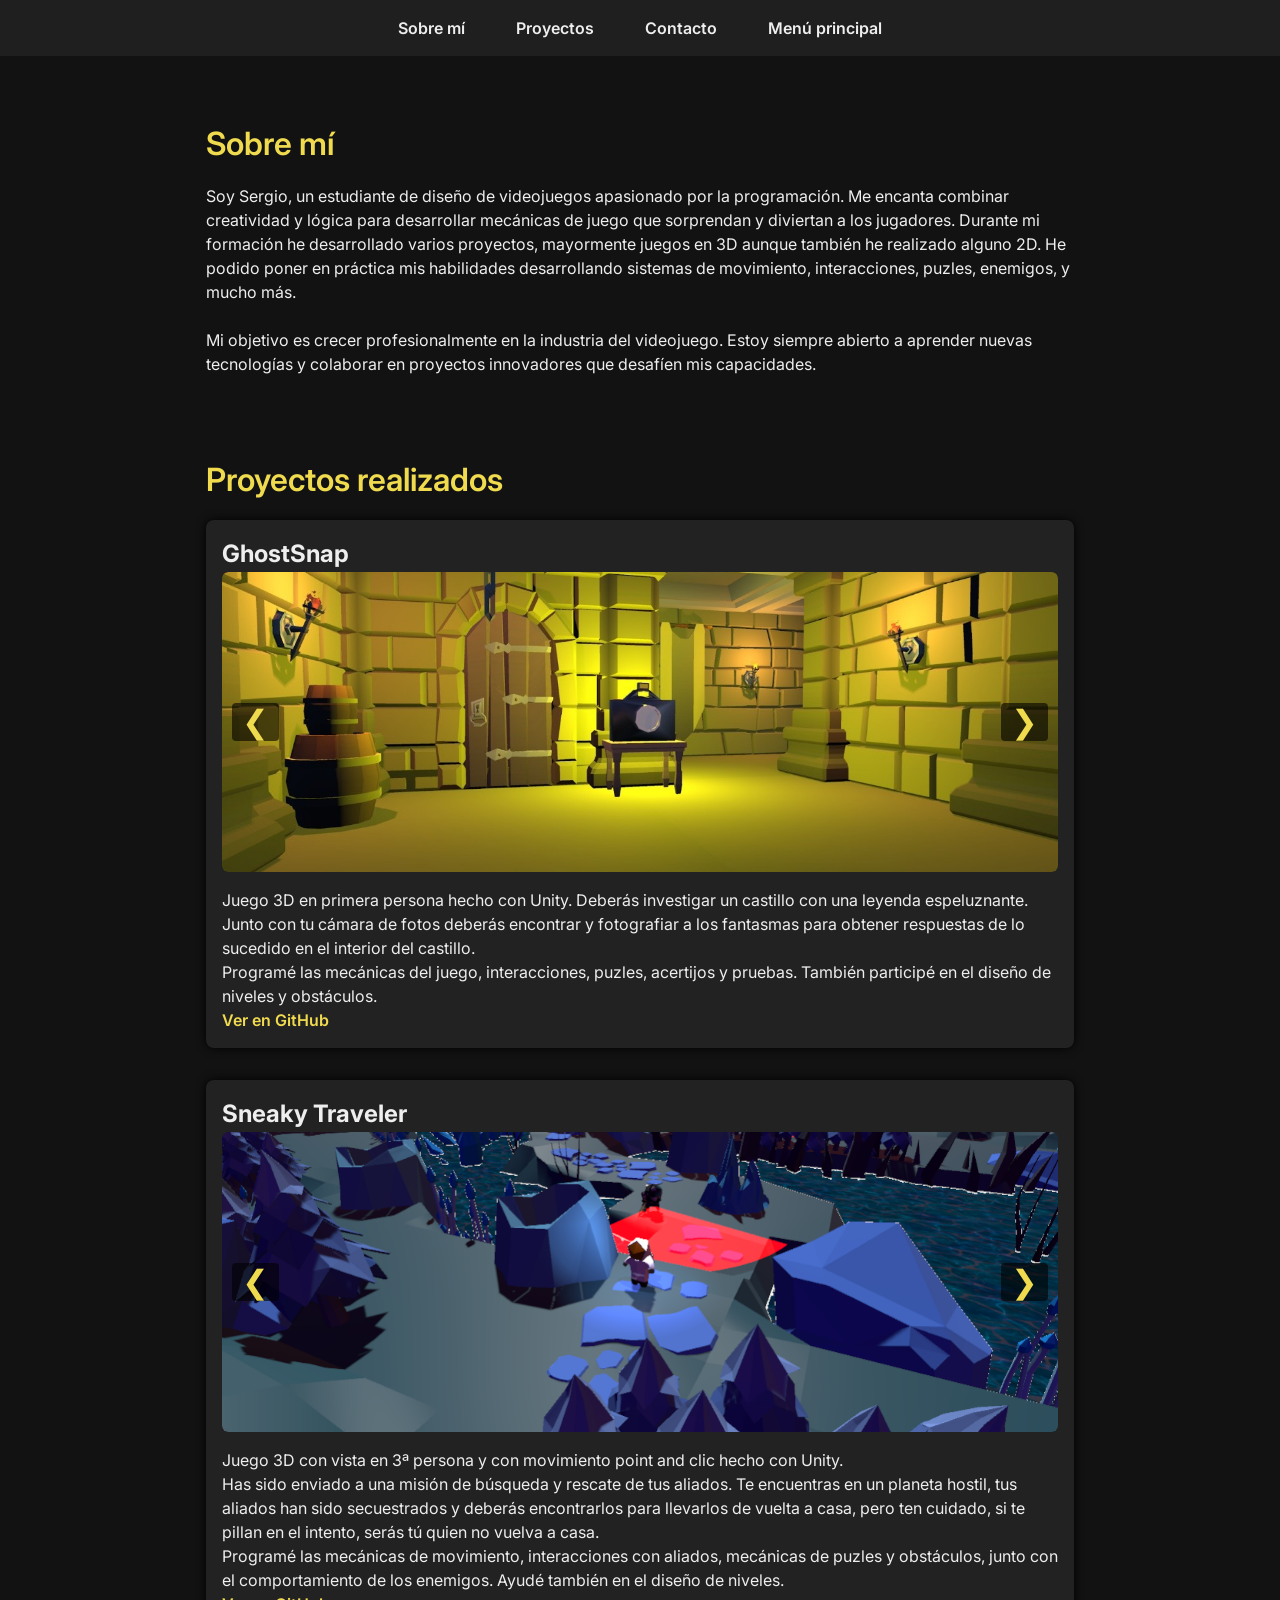
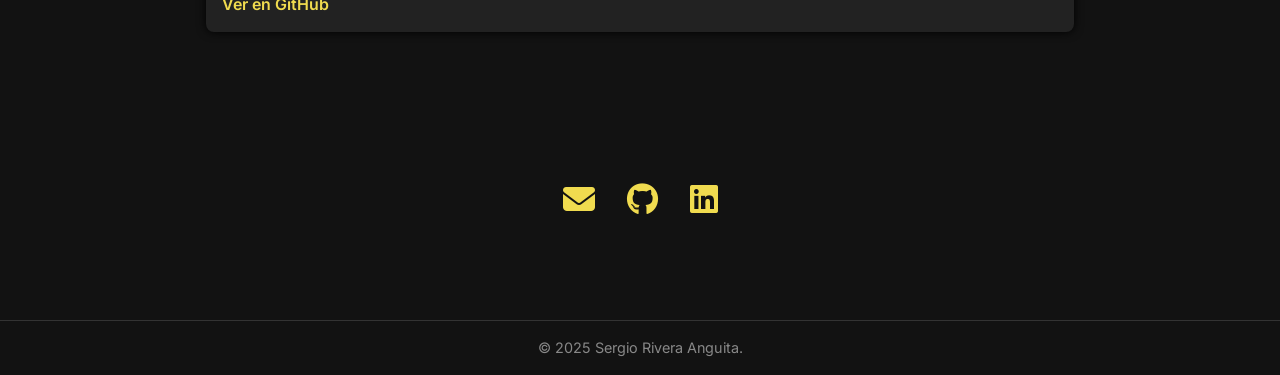
==== portfolio.html @ 78993d86 "Añadido menu principal con video y sonido" ====
﻿<!DOCTYPE html>
<html lang="es">
<head>
    <meta charset="UTF-8" />
    <meta name="viewport" content="width=device-width, initial-scale=1" />
    <title>Portfolio Sergio Rivera Anguita</title>
    <link href="https://fonts.googleapis.com/css2?family=Inter:wght@400;600&display=swap" rel="stylesheet" />
    <link rel="stylesheet" href="style.css" />
    <link rel="stylesheet" href="https://cdnjs.cloudflare.com/ajax/libs/font-awesome/6.4.0/css/all.min.css"/>
</head>
<body>

<nav>
    <ul>
        <li><a href="#about" class="nav-link">Sobre mí</a></li>
        <li><a href="#projects" class="nav-link">Proyectos</a></li>
        <li><a href="#contact" class="nav-link">Contacto</a></li>
        <li><a href="index.html"  class="menu-btn">Menú principal</a></li>
       
    </ul>
</nav>

<section id="about" tabindex="0" aria-label="Sobre mí">
    <h3>Sobre mí</h3>
    <p>
        Soy Sergio, un estudiante de diseño de videojuegos apasionado por la programación. Me encanta combinar creatividad y lógica para desarrollar mecánicas de juego que sorprendan y diviertan a los jugadores. Durante mi formación he desarrollado varios proyectos, mayormente juegos en 3D aunque también he realizado alguno 2D. He podido poner en práctica mis habilidades desarrollando sistemas de movimiento, interacciones, puzles, enemigos, y mucho más.<br><br>
        Mi objetivo es crecer profesionalmente en la industria del videojuego. Estoy siempre abierto a aprender nuevas tecnologías y colaborar en proyectos innovadores que desafíen mis capacidades.
    </p>
</section>

<section id="projects" tabindex="0" aria-label="Proyectos realizados">
    <h3>Proyectos realizados</h3>

    <div class="project-card" tabindex="0">
        <h1>GhostSnap</h1>
        <div class="project-carousel" aria-label="Galería de imágenes GhostSnap">
            <img src="assets/images/GhostSnap1.jpg" alt="GhostSnap Imagen 1" class="active" />
            <img src="assets/images/GhostSnap2.jpg" alt="GhostSnap Imagen 2" />
            <img src="assets/images/GhostSnap3.jpg" alt="GhostSnap Imagen 3" />
            <img src="assets/images/GhostSnap4.jpg" alt="GhostSnap Imagen 4" />
            <button class="prev" aria-label="Imagen anterior">&#10094;</button>
            <button class="next" aria-label="Imagen siguiente">&#10095;</button>
        </div>
        <p>
            Juego 3D en primera persona hecho con Unity. Deberás investigar un castillo con una leyenda espeluznante. Junto con tu cámara de fotos deberás encontrar y fotografiar a los fantasmas para obtener respuestas de lo sucedido en el interior del castillo.<br>
            Programé las mecánicas del juego, interacciones, puzles, acertijos y pruebas. También participé en el diseño de niveles y obstáculos.<br>
        </p>
        <a href="#" target="_blank" rel="noopener">Ver en GitHub</a>
    </div>

    <div class="project-card" tabindex="0">
        <h1>Sneaky Traveler</h1>
        <div class="project-carousel" aria-label="Galería de imágenes Sneaky Traveler">
            <img src="assets/images/SneakyTraveller1.png" alt="Sneaky Traveler Imagen 1" class="active" />
            <img src="assets/images/SneakyTraveller2.png" alt="Sneaky Traveler Imagen 2" />
            <img src="assets/images/SneakyTraveller3.png" alt="Sneaky Traveler Imagen 3" />
            <img src="assets/images/SneakyTraveller4.png" alt="Sneaky Traveler Imagen 4" />
            <button class="prev" aria-label="Imagen anterior">&#10094;</button>
            <button class="next" aria-label="Imagen siguiente">&#10095;</button>
        </div>
        <p>
            Juego 3D con vista en 3ª persona y con movimiento point and clic hecho con Unity.<br>
            Has sido enviado a una misión de búsqueda y rescate de tus aliados. Te encuentras en un planeta hostil, tus aliados han sido secuestrados y deberás encontrarlos para llevarlos de vuelta a casa, pero ten cuidado, si te pillan en el intento, serás tú quien no vuelva a casa.<br>
            Programé las mecánicas de movimiento, interacciones con aliados, mecánicas de puzles y obstáculos, junto con el comportamiento de los enemigos. Ayudé también en el diseño de niveles.<br>
        </p>
        <a href="#" target="_blank" rel="noopener">Ver en GitHub</a>
    </div>
</section>

<section id="contact" tabindex="0" aria-label="Contacto">
    <div class="social-icons-final" role="list">
        <a href="mailto:sergiorivera01@gmail.com" aria-label="Email"><i class="fas fa-envelope"></i></a>
        <a href="https://github.com/SergioRivera01" target="_blank" aria-label="GitHub" rel="noopener"><i class="fab fa-github"></i></a>
        <a href="https://www.linkedin.com/in/sergio-rivera-anguita/" target="_blank" aria-label="LinkedIn" rel="noopener"><i class="fab fa-linkedin"></i></a>
    </div>
</section>

<footer>
    <p>© 2025 Sergio Rivera Anguita.</p>
</footer>

<script src="functions.js" defer></script>

</body>
</html>
---- style.css ----
/* portfolio.css */

/* Reset básico */
* {
    margin: 0;
    padding: 0;
    box-sizing: border-box;
}

body {
    font-family: 'Inter', sans-serif;
    background-color: #121212;
    color: #eee;
    line-height: 1.5;
    min-height: 100vh;
    scroll-behavior: smooth;
}

nav {
    background-color: #1f1f1f;
    padding: 1rem;
    position: sticky;
    top: 0;
    z-index: 100;
}

nav ul {
    list-style: none;
    display: flex;
    justify-content: center;
    gap: 2rem;
}

nav ul li a {
    color: #eee;
    text-decoration: none;
    font-weight: 600;
    padding: 0.3rem 0.6rem;
    transition: color 0.3s ease;
}

nav ul li a:hover,
nav ul li a:focus {
    color: #f0db4f;
    outline: none;
}

section {
    max-width: 900px;
    margin: 3rem auto;
    padding: 1rem;
}

h3 {
    font-weight: 600;
    font-size: 2rem;
    margin-bottom: 1rem;
    color: #f0db4f;
}

.project-card {
    background-color: #222;
    border-radius: 8px;
    padding: 1rem;
    margin-bottom: 2rem;
    box-shadow: 0 0 10px #000;
    outline: none;
}

.project-card:focus {
    box-shadow: 0 0 15px #f0db4f;
}

.project-carousel {
    position: relative;
    margin-bottom: 1rem;
    height: 300px;
    overflow: hidden;
    border-radius: 6px;
}

.project-carousel img {
    position: absolute;
    width: 100%;
    height: 100%;
    object-fit: cover;
    opacity: 0;
    transition: opacity 0.6s ease;
    top: 0;
    left: 0;
    border-radius: 6px;
    user-select: none;
    pointer-events: none;
}

.project-carousel img.active {
    opacity: 1;
    pointer-events: auto;
    position: relative;
}

.project-carousel button.prev,
.project-carousel button.next {
    position: absolute;
    top: 50%;
    transform: translateY(-50%);
    background-color: rgba(0,0,0,0.6);
    border: none;
    color: #f0db4f;
    font-size: 2rem;
    padding: 0 10px;
    cursor: pointer;
    border-radius: 4px;
    user-select: none;
}

.project-carousel button.prev {
    left: 10px;
}

.project-carousel button.next {
    right: 10px;
}

.project-carousel button.prev:hover,
.project-carousel button.next:hover,
.project-carousel button.prev:focus,
.project-carousel button.next:focus {
    background-color: #f0db4f;
    color: #121212;
    outline: none;
}

.project-card a {
    color: #f0db4f;
    text-decoration: none;
    font-weight: 600;
}

.project-card a:hover,
.project-card a:focus {
    text-decoration: underline;
    outline: none;
}

.social-icons-final {
    display: flex;
    justify-content: center;
    gap: 2rem;
    margin: 2rem 0;
}

.social-icons-final a {
    color: #f0db4f;
    font-size: 2rem;
    transition: color 0.3s ease;
}

.social-icons-final a:hover,
.social-icons-final a:focus {
    color: #fff;
    outline: none;
}

footer {
    text-align: center;
    padding: 1rem 0;
    font-size: 0.9rem;
    color: #888;
    border-top: 1px solid #333;
    margin-top: 3rem;
}

a:focus,
button:focus {
    outline: 2px solid #f0db4f;
    outline-offset: 2px;
}
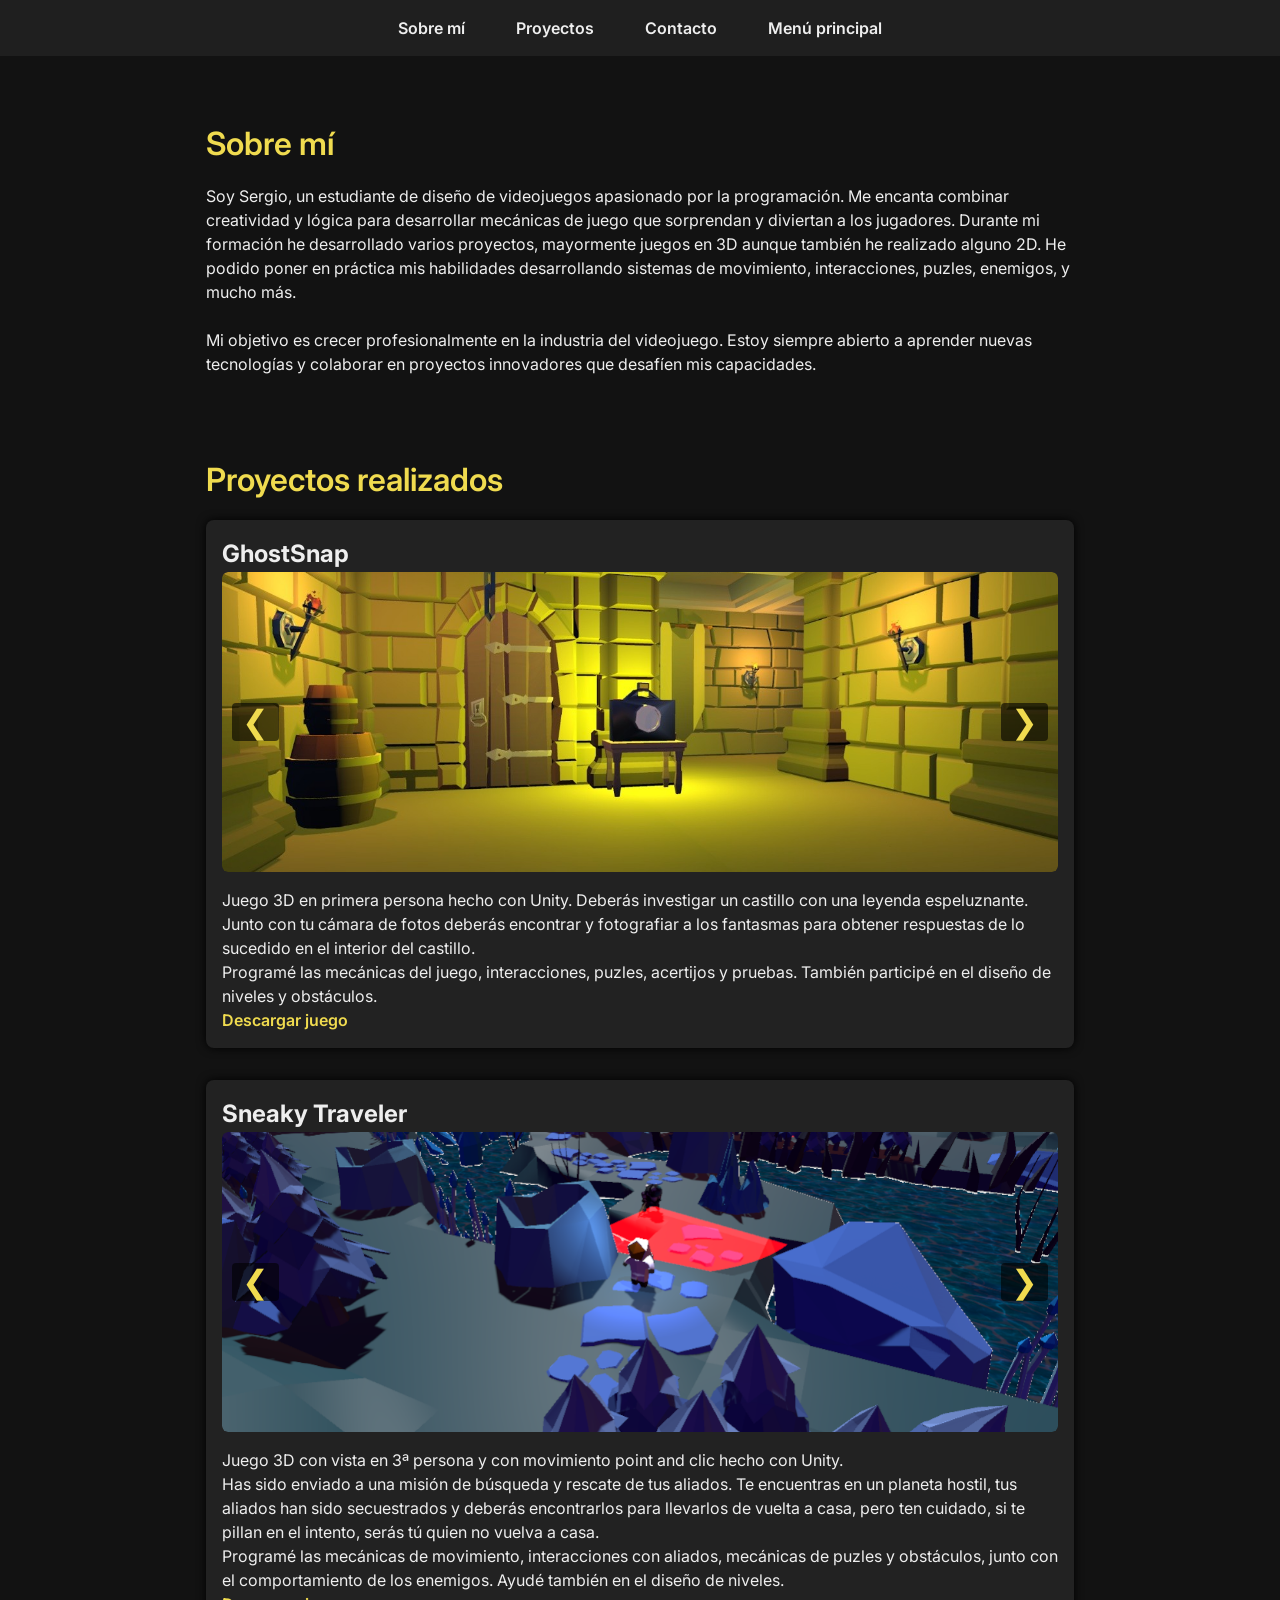
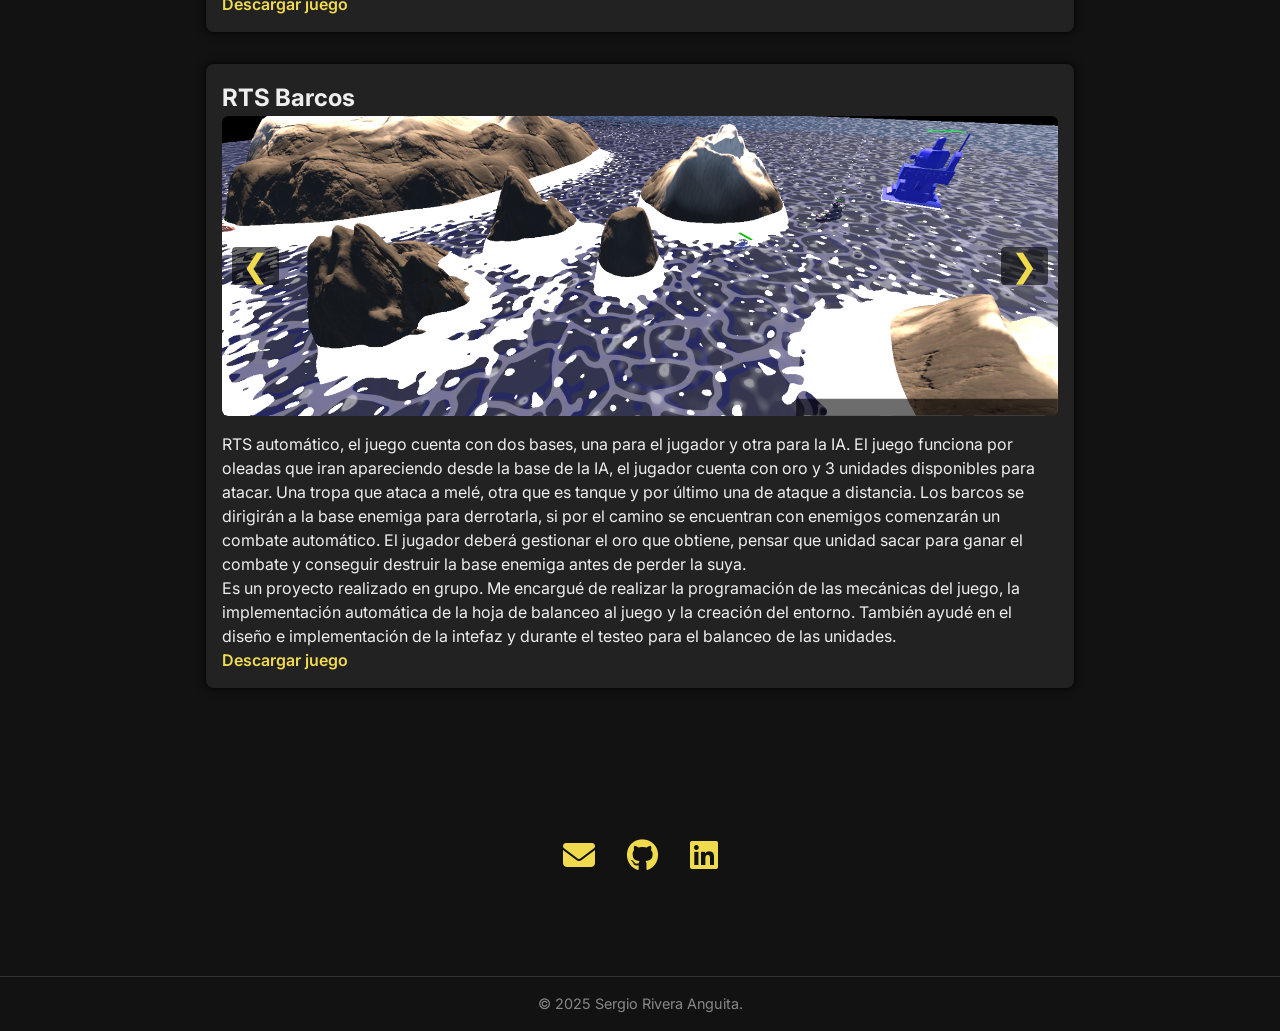
==== commit 4ec035f5: "actualizacion juego barcos" ====
--- a/portfolio.html
+++ b/portfolio.html
@@ -45,7 +45,8 @@
             Juego 3D en primera persona hecho con Unity. Deberás investigar un castillo con una leyenda espeluznante. Junto con tu cámara de fotos deberás encontrar y fotografiar a los fantasmas para obtener respuestas de lo sucedido en el interior del castillo.<br>
             Programé las mecánicas del juego, interacciones, puzles, acertijos y pruebas. También participé en el diseño de niveles y obstáculos.<br>
         </p>
-        <a href="#" target="_blank" rel="noopener">Ver en GitHub</a>
+        <a href="assets/files/GhostSnap_Build1.0.zip" download="GhostSnap_Build1.0.zip">Descargar juego</a>
+
     </div>
 
     <div class="project-card" tabindex="0">
@@ -63,8 +64,25 @@
             Has sido enviado a una misión de búsqueda y rescate de tus aliados. Te encuentras en un planeta hostil, tus aliados han sido secuestrados y deberás encontrarlos para llevarlos de vuelta a casa, pero ten cuidado, si te pillan en el intento, serás tú quien no vuelva a casa.<br>
             Programé las mecánicas de movimiento, interacciones con aliados, mecánicas de puzles y obstáculos, junto con el comportamiento de los enemigos. Ayudé también en el diseño de niveles.<br>
         </p>
-        <a href="#" target="_blank" rel="noopener">Ver en GitHub</a>
+        <a href="assets/files/SneakyTraveler_Build1.0.zip" download="SneakyTraveler_Build1.0.zip">Descargar juego</a>
+
+    </div><div class="project-card" tabindex="0">
+    <h1>RTS Barcos</h1>
+    <div class="project-carousel" aria-label="Galería de imágenes rts barcos">
+        <img src="assets/images/Barcos2.png" alt="Sneaky Traveler Imagen 1" class="active" />
+        <img src="assets/images/Barcos3.png" alt="Sneaky Traveler Imagen 2" />
+        <img src="assets/images/Barcos4.png" alt="Sneaky Traveler Imagen 3" />
+        <img src="assets/images/Barcos5.png" alt="Sneaky Traveler Imagen 4" />
+        <button class="prev" aria-label="Imagen anterior">&#10094;</button>
+        <button class="next" aria-label="Imagen siguiente">&#10095;</button>
     </div>
+    <p>
+        RTS automático, el juego cuenta con dos bases, una para el jugador y otra para la IA. El juego funciona por oleadas que iran apareciendo desde la base de la IA, el jugador cuenta con oro y 3 unidades disponibles para atacar. Una tropa que ataca a melé, otra que es tanque y por último una de ataque a distancia. Los barcos se dirigirán a la base enemiga para derrotarla, si por el camino se encuentran con enemigos comenzarán un combate automático. El jugador deberá gestionar el oro que obtiene, pensar que unidad sacar para ganar el combate y conseguir destruir la base enemiga antes de perder la suya.<br>
+        Es un proyecto realizado en grupo. Me encargué de realizar la programación de las mecánicas del juego, la implementación automática de la hoja de balanceo al juego y la creación del entorno. También ayudé en el diseño e implementación de la intefaz y durante el testeo para el balanceo de las unidades. 
+    </p>
+    <a href="assets/files/RTSBarcos_Build1.0.zip" download="RTSBarcos_Build1.0">Descargar juego</a>
+
+</div>
 </section>
 
 <section id="contact" tabindex="0" aria-label="Contacto">
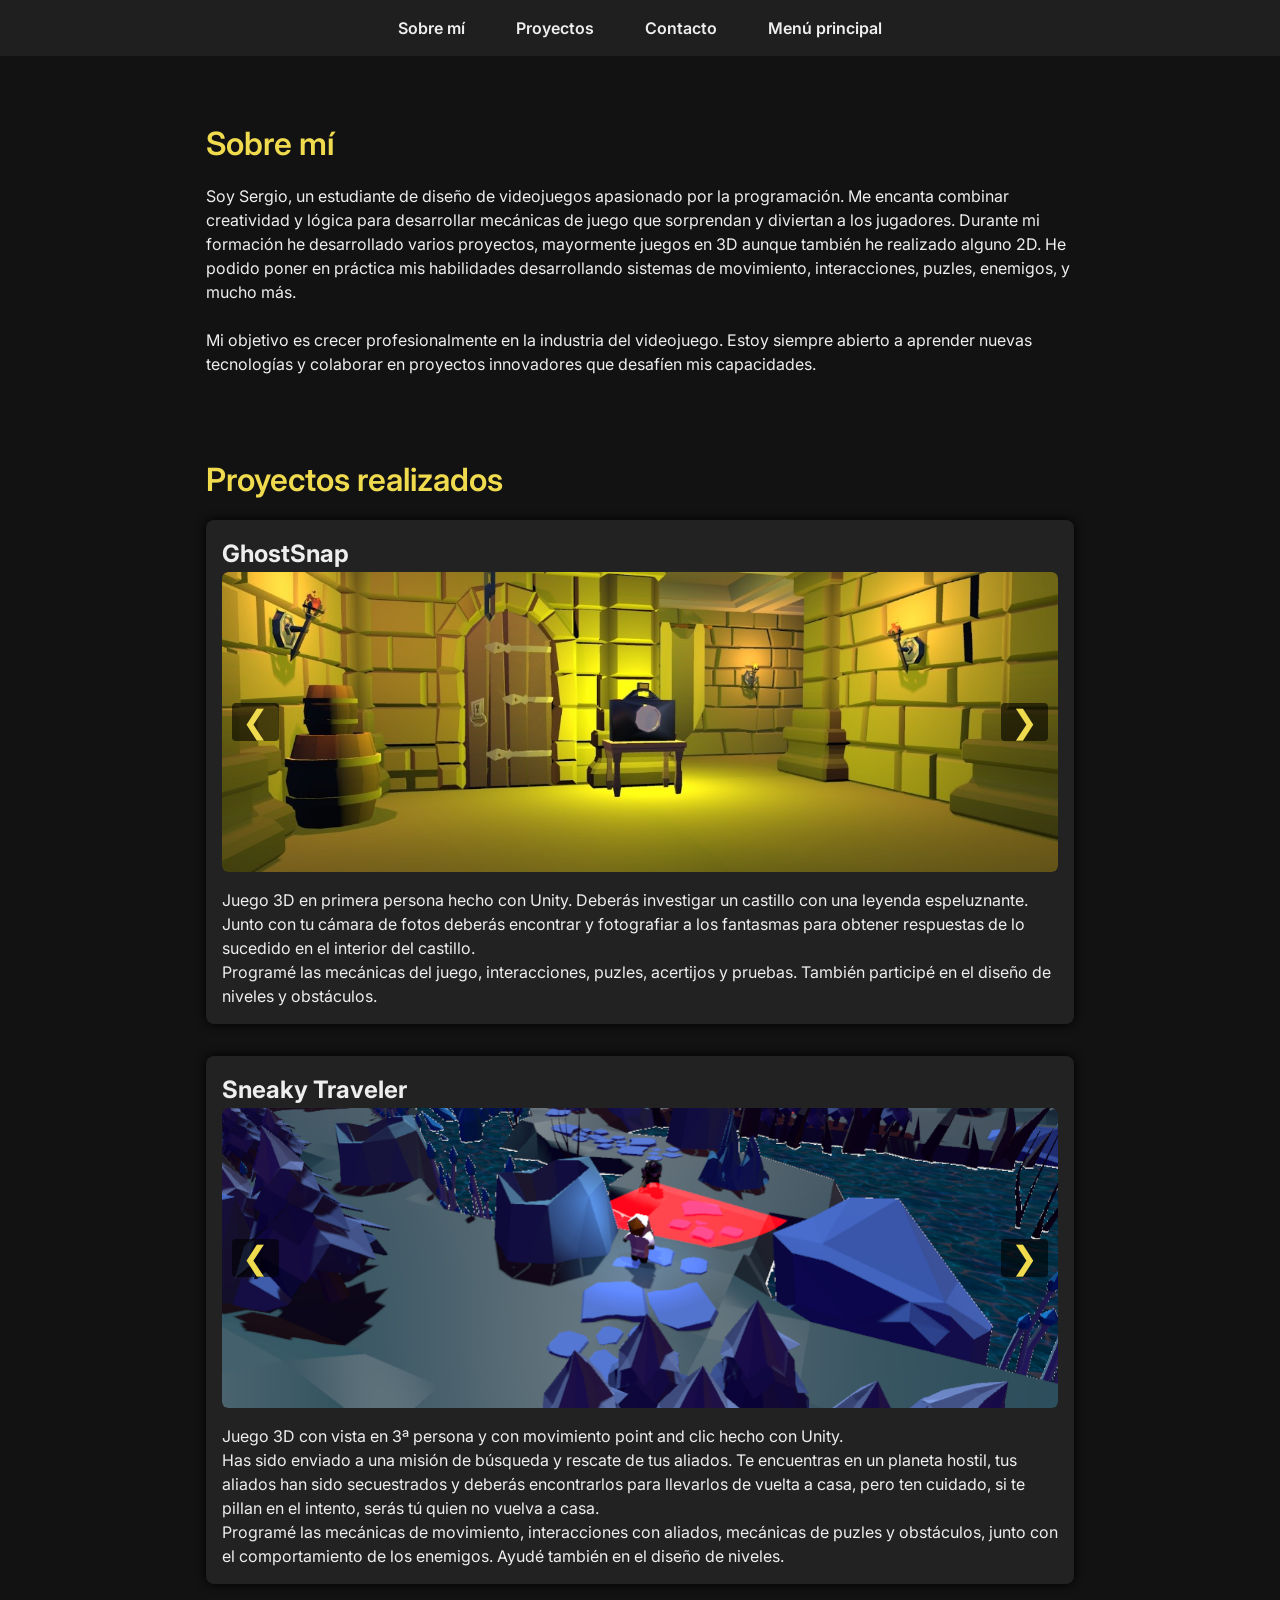
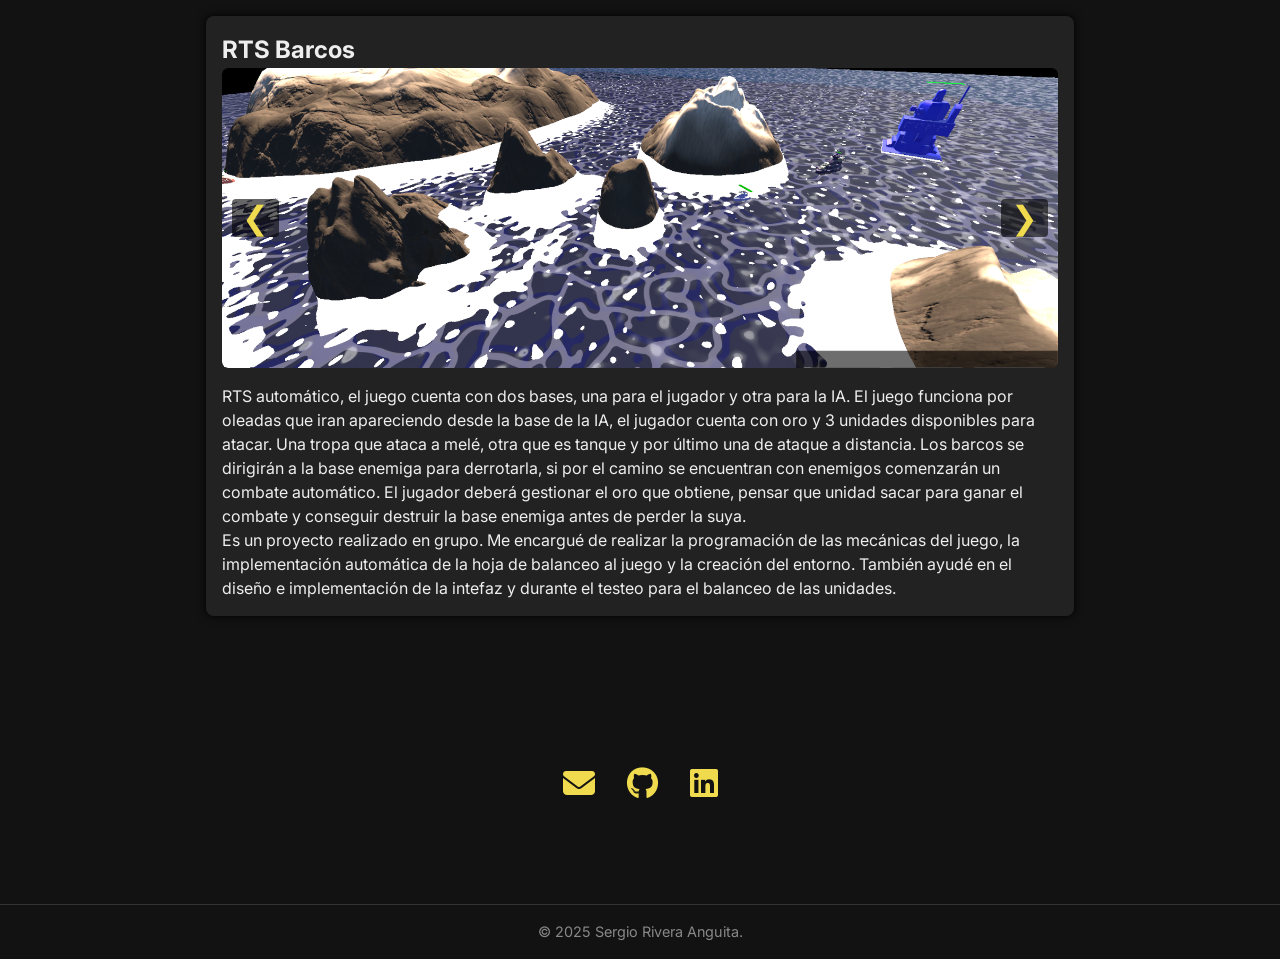
==== commit e1bdd31a: "Update portfolio.html" ====
--- a/portfolio.html
+++ b/portfolio.html
@@ -45,7 +45,7 @@
             Juego 3D en primera persona hecho con Unity. Deberás investigar un castillo con una leyenda espeluznante. Junto con tu cámara de fotos deberás encontrar y fotografiar a los fantasmas para obtener respuestas de lo sucedido en el interior del castillo.<br>
             Programé las mecánicas del juego, interacciones, puzles, acertijos y pruebas. También participé en el diseño de niveles y obstáculos.<br>
         </p>
-        <a href="assets/files/GhostSnap_Build1.0.zip" download="GhostSnap_Build1.0.zip">Descargar juego</a>
+        <!--<a href="assets/files/GhostSnap_Build.zip" download="GhostSnap_Build.zip">Descargar juego</a>-->
 
     </div>
 
@@ -64,7 +64,7 @@
             Has sido enviado a una misión de búsqueda y rescate de tus aliados. Te encuentras en un planeta hostil, tus aliados han sido secuestrados y deberás encontrarlos para llevarlos de vuelta a casa, pero ten cuidado, si te pillan en el intento, serás tú quien no vuelva a casa.<br>
             Programé las mecánicas de movimiento, interacciones con aliados, mecánicas de puzles y obstáculos, junto con el comportamiento de los enemigos. Ayudé también en el diseño de niveles.<br>
         </p>
-        <a href="assets/files/SneakyTraveler_Build1.0.zip" download="SneakyTraveler_Build1.0.zip">Descargar juego</a>
+        <!--<a href="assets/files/SneakyTraveler_Build.zip" download="SneakyTraveler_Build.zip">Descargar juego</a>-->
 
     </div><div class="project-card" tabindex="0">
     <h1>RTS Barcos</h1>
@@ -80,7 +80,7 @@
         RTS automático, el juego cuenta con dos bases, una para el jugador y otra para la IA. El juego funciona por oleadas que iran apareciendo desde la base de la IA, el jugador cuenta con oro y 3 unidades disponibles para atacar. Una tropa que ataca a melé, otra que es tanque y por último una de ataque a distancia. Los barcos se dirigirán a la base enemiga para derrotarla, si por el camino se encuentran con enemigos comenzarán un combate automático. El jugador deberá gestionar el oro que obtiene, pensar que unidad sacar para ganar el combate y conseguir destruir la base enemiga antes de perder la suya.<br>
         Es un proyecto realizado en grupo. Me encargué de realizar la programación de las mecánicas del juego, la implementación automática de la hoja de balanceo al juego y la creación del entorno. También ayudé en el diseño e implementación de la intefaz y durante el testeo para el balanceo de las unidades. 
     </p>
-    <a href="assets/files/RTSBarcos_Build1.0.zip" download="RTSBarcos_Build1.0">Descargar juego</a>
+    <!--<a href="assets/files/ColdSteel_Build.zip" download="ColdSteel_Build.zip">Descargar juego</a>-->
 
 </div>
 </section>
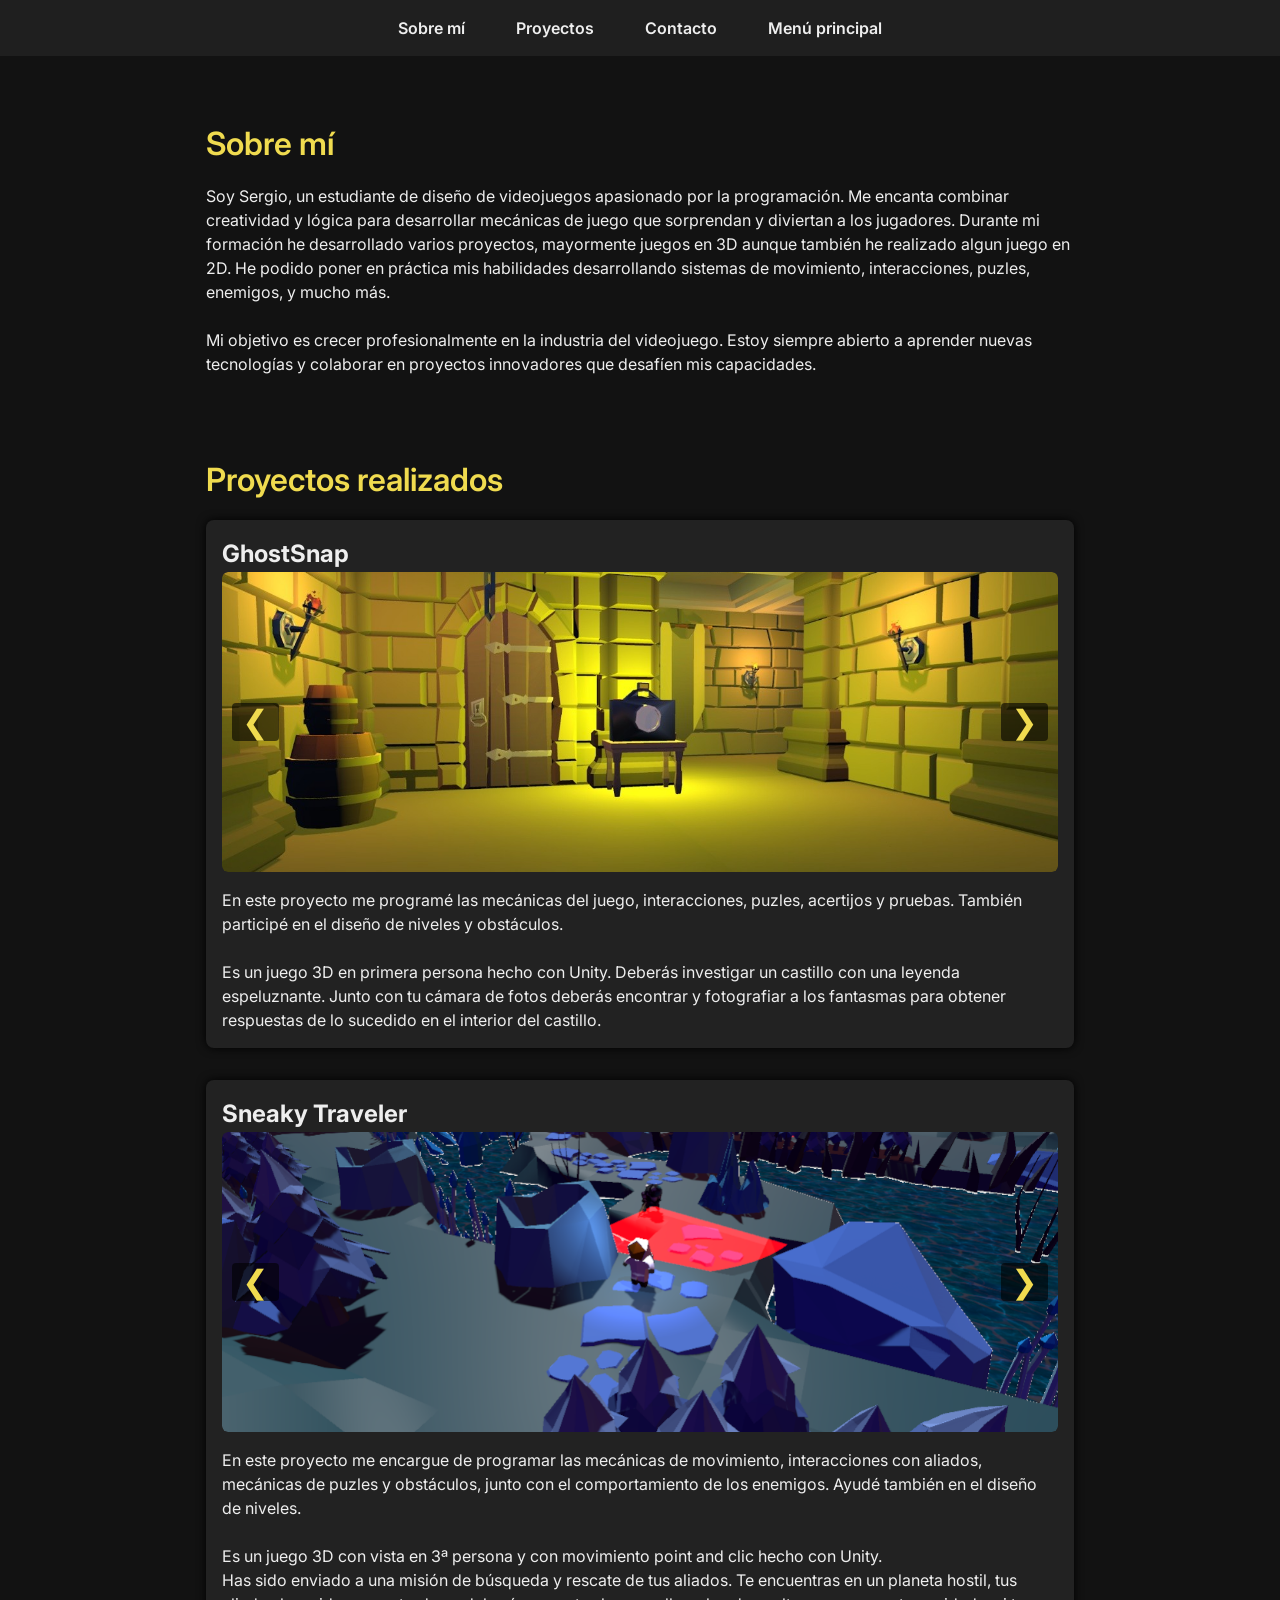
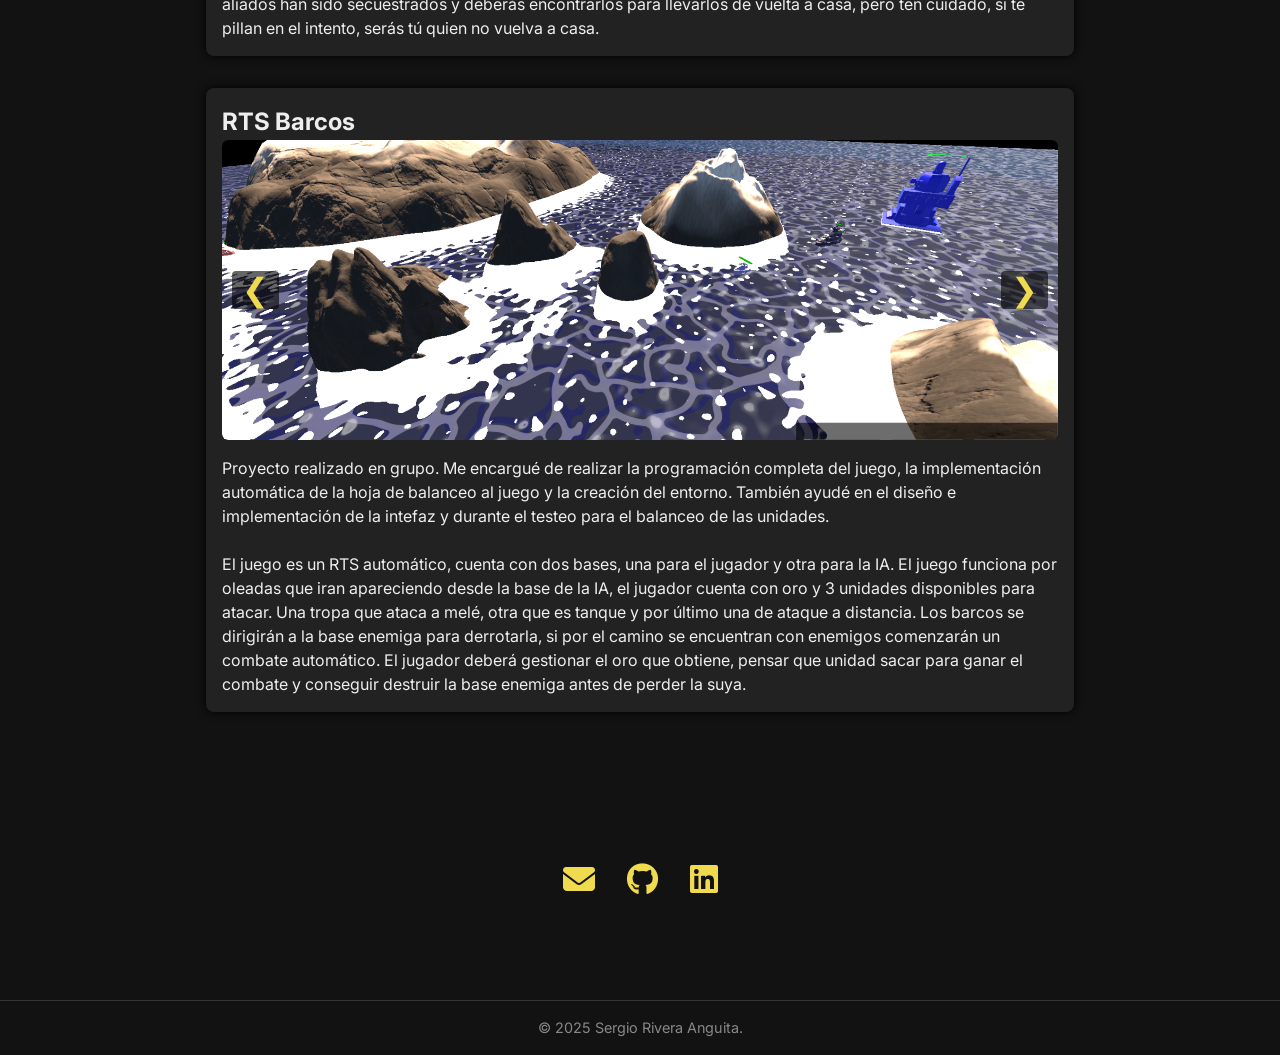
==== commit b94f8707: "Update portfolio.html" ====
--- a/portfolio.html
+++ b/portfolio.html
@@ -23,7 +23,8 @@
 <section id="about" tabindex="0" aria-label="Sobre mí">
     <h3>Sobre mí</h3>
     <p>
-        Soy Sergio, un estudiante de diseño de videojuegos apasionado por la programación. Me encanta combinar creatividad y lógica para desarrollar mecánicas de juego que sorprendan y diviertan a los jugadores. Durante mi formación he desarrollado varios proyectos, mayormente juegos en 3D aunque también he realizado alguno 2D. He podido poner en práctica mis habilidades desarrollando sistemas de movimiento, interacciones, puzles, enemigos, y mucho más.<br><br>
+        Soy Sergio, un estudiante de diseño de videojuegos apasionado por la programación. Me encanta combinar creatividad y lógica para desarrollar mecánicas de juego que sorprendan y diviertan a los jugadores. Durante mi formación he desarrollado varios proyectos, mayormente juegos en 3D aunque también he realizado algun juego en 2D. He podido poner en práctica mis habilidades desarrollando sistemas de movimiento, interacciones, puzles, enemigos, y mucho más.
+        <br><br>
         Mi objetivo es crecer profesionalmente en la industria del videojuego. Estoy siempre abierto a aprender nuevas tecnologías y colaborar en proyectos innovadores que desafíen mis capacidades.
     </p>
 </section>
@@ -42,8 +43,12 @@
             <button class="next" aria-label="Imagen siguiente">&#10095;</button>
         </div>
         <p>
-            Juego 3D en primera persona hecho con Unity. Deberás investigar un castillo con una leyenda espeluznante. Junto con tu cámara de fotos deberás encontrar y fotografiar a los fantasmas para obtener respuestas de lo sucedido en el interior del castillo.<br>
-            Programé las mecánicas del juego, interacciones, puzles, acertijos y pruebas. También participé en el diseño de niveles y obstáculos.<br>
+            En este proyecto me programé las mecánicas del juego, interacciones, puzles, acertijos y pruebas. También participé en el diseño de niveles y obstáculos.
+        </p>
+        <br>
+        <p>
+            Es un  juego 3D en primera persona hecho con Unity. Deberás investigar un castillo con una leyenda espeluznante. Junto con tu cámara de fotos deberás encontrar y fotografiar a los fantasmas para obtener respuestas de lo sucedido en el interior del castillo.<br>
+           
         </p>
         <!--<a href="assets/files/GhostSnap_Build.zip" download="GhostSnap_Build.zip">Descargar juego</a>-->
 
@@ -60,9 +65,13 @@
             <button class="next" aria-label="Imagen siguiente">&#10095;</button>
         </div>
         <p>
-            Juego 3D con vista en 3ª persona y con movimiento point and clic hecho con Unity.<br>
+            En este proyecto me encargue de programar las mecánicas de movimiento, interacciones con aliados, mecánicas de puzles y obstáculos, junto con el comportamiento de los enemigos. Ayudé también en el diseño de niveles.
+        </p>
+        <br>
+        <p>
+            Es un juego 3D con vista en 3ª persona y con movimiento point and clic hecho con Unity.<br>
             Has sido enviado a una misión de búsqueda y rescate de tus aliados. Te encuentras en un planeta hostil, tus aliados han sido secuestrados y deberás encontrarlos para llevarlos de vuelta a casa, pero ten cuidado, si te pillan en el intento, serás tú quien no vuelva a casa.<br>
-            Programé las mecánicas de movimiento, interacciones con aliados, mecánicas de puzles y obstáculos, junto con el comportamiento de los enemigos. Ayudé también en el diseño de niveles.<br>
+            
         </p>
         <!--<a href="assets/files/SneakyTraveler_Build.zip" download="SneakyTraveler_Build.zip">Descargar juego</a>-->
 
@@ -77,8 +86,12 @@
         <button class="next" aria-label="Imagen siguiente">&#10095;</button>
     </div>
     <p>
-        RTS automático, el juego cuenta con dos bases, una para el jugador y otra para la IA. El juego funciona por oleadas que iran apareciendo desde la base de la IA, el jugador cuenta con oro y 3 unidades disponibles para atacar. Una tropa que ataca a melé, otra que es tanque y por último una de ataque a distancia. Los barcos se dirigirán a la base enemiga para derrotarla, si por el camino se encuentran con enemigos comenzarán un combate automático. El jugador deberá gestionar el oro que obtiene, pensar que unidad sacar para ganar el combate y conseguir destruir la base enemiga antes de perder la suya.<br>
-        Es un proyecto realizado en grupo. Me encargué de realizar la programación de las mecánicas del juego, la implementación automática de la hoja de balanceo al juego y la creación del entorno. También ayudé en el diseño e implementación de la intefaz y durante el testeo para el balanceo de las unidades. 
+        Proyecto realizado en grupo. Me encargué de realizar la programación completa del juego, la implementación automática de la hoja de balanceo al juego y la creación del entorno. También ayudé en el diseño e implementación de la intefaz y durante el testeo para el balanceo de las unidades.
+    </p>
+    <br>
+    <p>
+        El juego es un RTS automático, cuenta con dos bases, una para el jugador y otra para la IA. El juego funciona por oleadas que iran apareciendo desde la base de la IA, el jugador cuenta con oro y 3 unidades disponibles para atacar. Una tropa que ataca a melé, otra que es tanque y por último una de ataque a distancia. Los barcos se dirigirán a la base enemiga para derrotarla, si por el camino se encuentran con enemigos comenzarán un combate automático. El jugador deberá gestionar el oro que obtiene, pensar que unidad sacar para ganar el combate y conseguir destruir la base enemiga antes de perder la suya.
+        
     </p>
     <!--<a href="assets/files/ColdSteel_Build.zip" download="ColdSteel_Build.zip">Descargar juego</a>-->
 
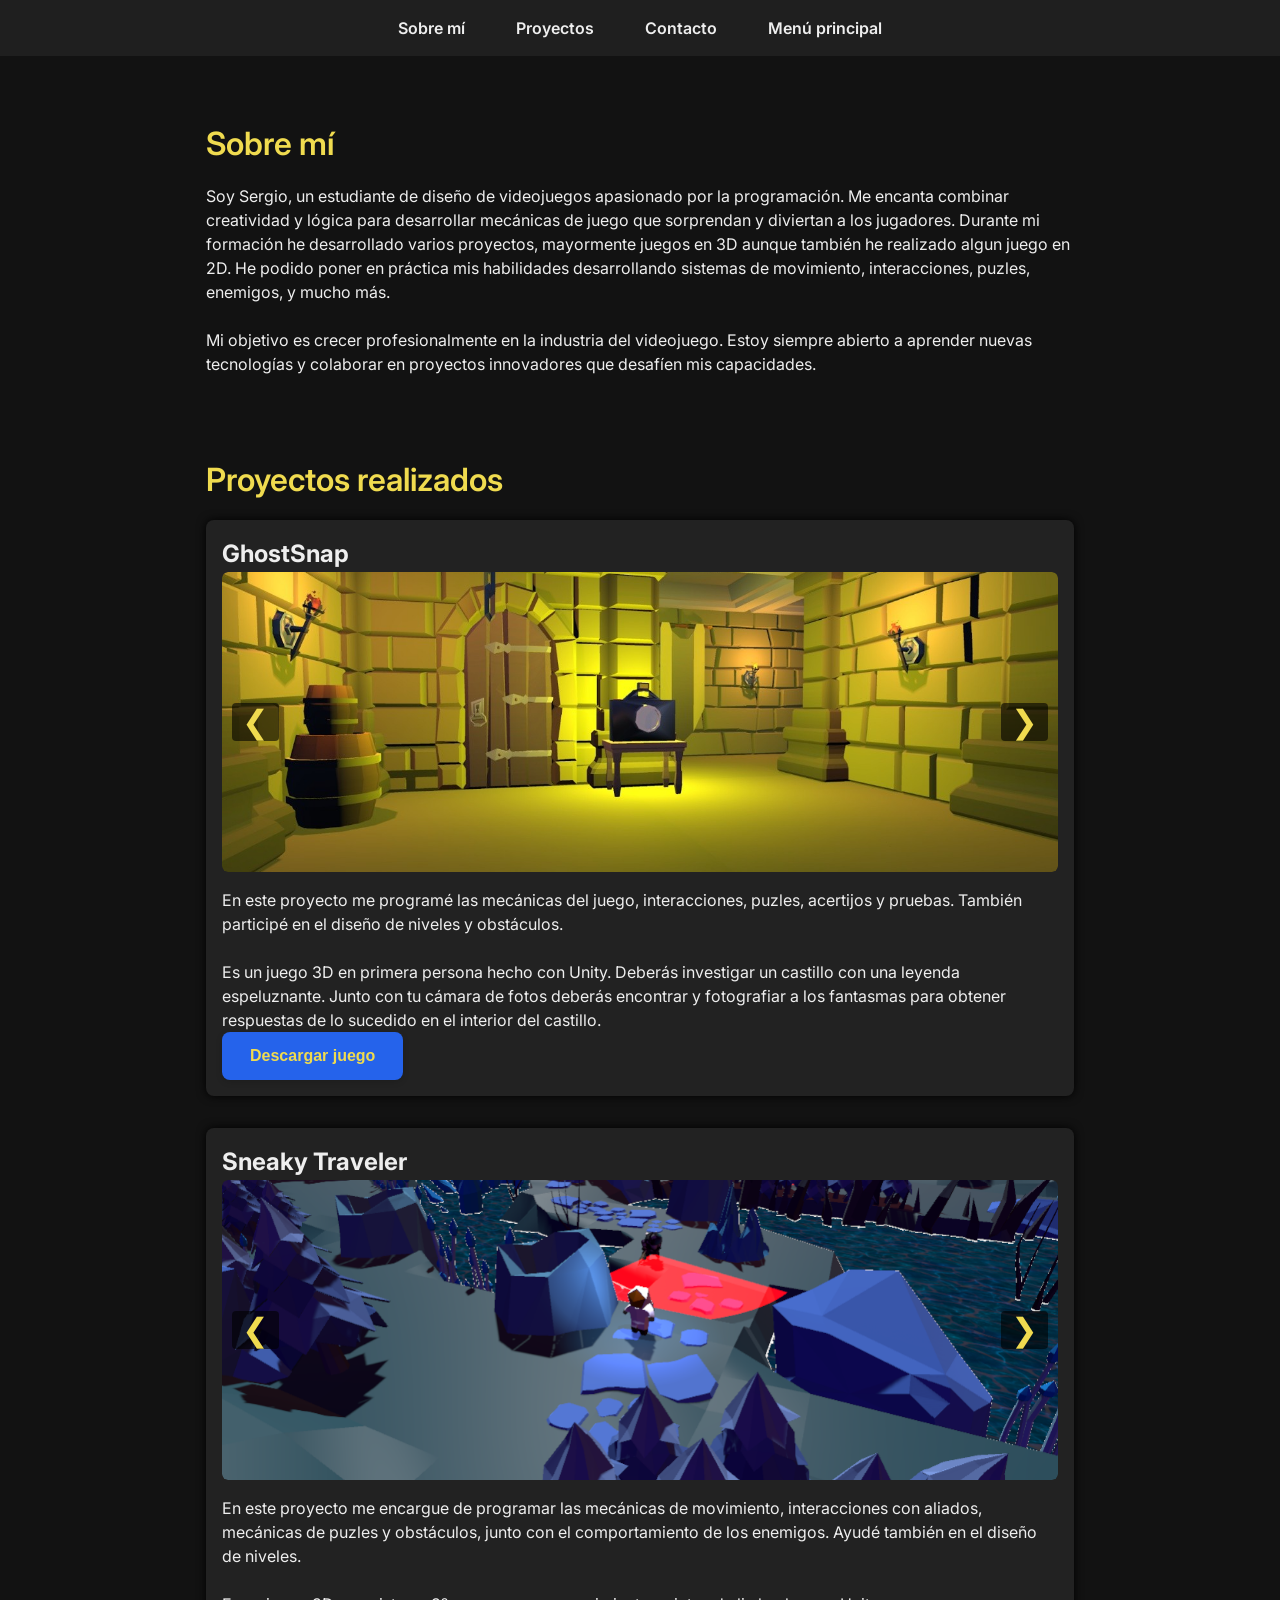
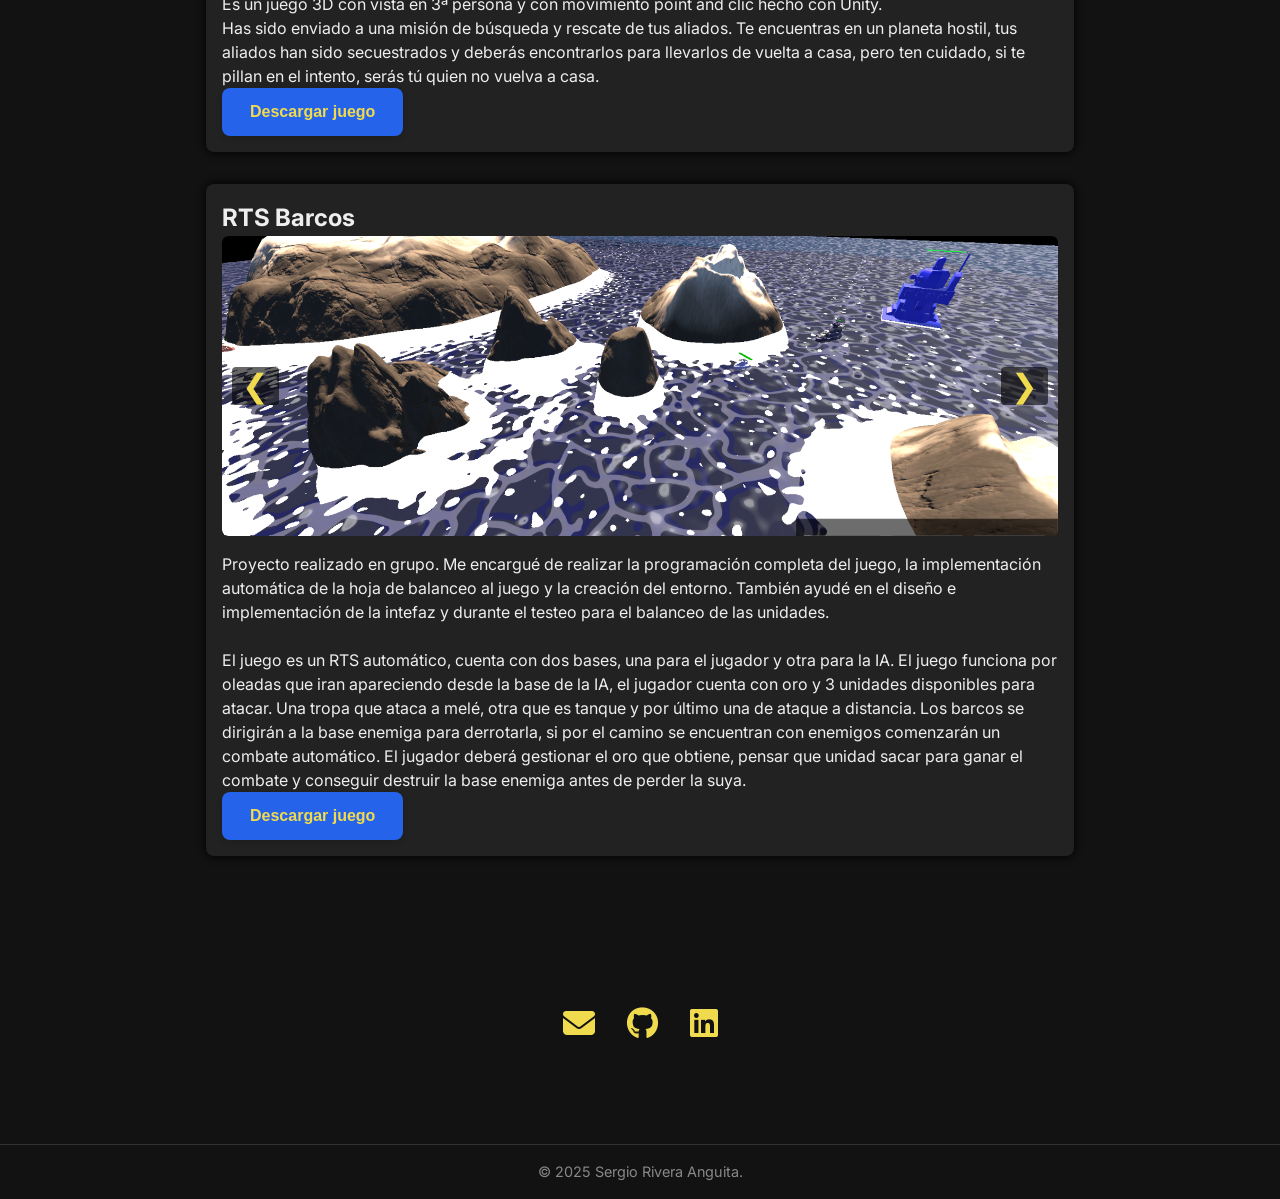
==== commit e1e0284e: "descargar juegos" ====
--- a/portfolio.html
+++ b/portfolio.html
@@ -50,7 +50,7 @@
             Es un  juego 3D en primera persona hecho con Unity. Deberás investigar un castillo con una leyenda espeluznante. Junto con tu cámara de fotos deberás encontrar y fotografiar a los fantasmas para obtener respuestas de lo sucedido en el interior del castillo.<br>
            
         </p>
-        <!--<a href="assets/files/GhostSnap_Build.zip" download="GhostSnap_Build.zip">Descargar juego</a>-->
+        <a href="assets/files/GhostSnap_Build.zip" download class="boton-descarga"="GhostSnap_Build.zip">Descargar juego</a>
 
     </div>
 
@@ -73,7 +73,7 @@
             Has sido enviado a una misión de búsqueda y rescate de tus aliados. Te encuentras en un planeta hostil, tus aliados han sido secuestrados y deberás encontrarlos para llevarlos de vuelta a casa, pero ten cuidado, si te pillan en el intento, serás tú quien no vuelva a casa.<br>
             
         </p>
-        <!--<a href="assets/files/SneakyTraveler_Build.zip" download="SneakyTraveler_Build.zip">Descargar juego</a>-->
+        <a href="assets/files/SneakyTraveler_Build.zip" download class="boton-descarga"="SneakyTraveler_Build.zip">Descargar juego</a>
 
     </div><div class="project-card" tabindex="0">
     <h1>RTS Barcos</h1>
@@ -93,7 +93,7 @@
         El juego es un RTS automático, cuenta con dos bases, una para el jugador y otra para la IA. El juego funciona por oleadas que iran apareciendo desde la base de la IA, el jugador cuenta con oro y 3 unidades disponibles para atacar. Una tropa que ataca a melé, otra que es tanque y por último una de ataque a distancia. Los barcos se dirigirán a la base enemiga para derrotarla, si por el camino se encuentran con enemigos comenzarán un combate automático. El jugador deberá gestionar el oro que obtiene, pensar que unidad sacar para ganar el combate y conseguir destruir la base enemiga antes de perder la suya.
         
     </p>
-    <!--<a href="assets/files/ColdSteel_Build.zip" download="ColdSteel_Build.zip">Descargar juego</a>-->
+    <a href="assets/files/ColdSteel_Build.zip" download class="boton-descarga" ="ColdSteel_Build.zip">Descargar juego</a>
 
 </div>
 </section>
--- a/style.css
+++ b/style.css
@@ -176,3 +176,34 @@
     outline: 2px solid #f0db4f;
     outline-offset: 2px;
 }
+
+.boton-descarga {
+    display: inline-block;
+    padding: 12px 28px;
+    background-color: #2563eb;
+    color: #ffffff;
+    font-family: Arial, Helvetica, sans-serif;
+    font-size: 16px;
+    font-weight: 600;
+    text-decoration: none;
+    border: none;
+    border-radius: 8px;
+    cursor: pointer;
+    box-shadow: 0 2px 6px rgba(0, 0, 0, 0.15);
+    transition: background-color 0.2s ease, transform 0.1s ease, box-shadow 0.2s ease;
+}
+
+.boton-descarga:hover {
+    background-color: #1d4ed8;
+    box-shadow: 0 4px 10px rgba(0, 0, 0, 0.2);
+}
+
+.boton-descarga:active {
+    transform: translateY(1px);
+    box-shadow: 0 1px 3px rgba(0, 0, 0, 0.2);
+}
+
+.boton-descarga:focus-visible {
+    outline: 3px solid #93c5fd;
+    outline-offset: 2px;
+}
